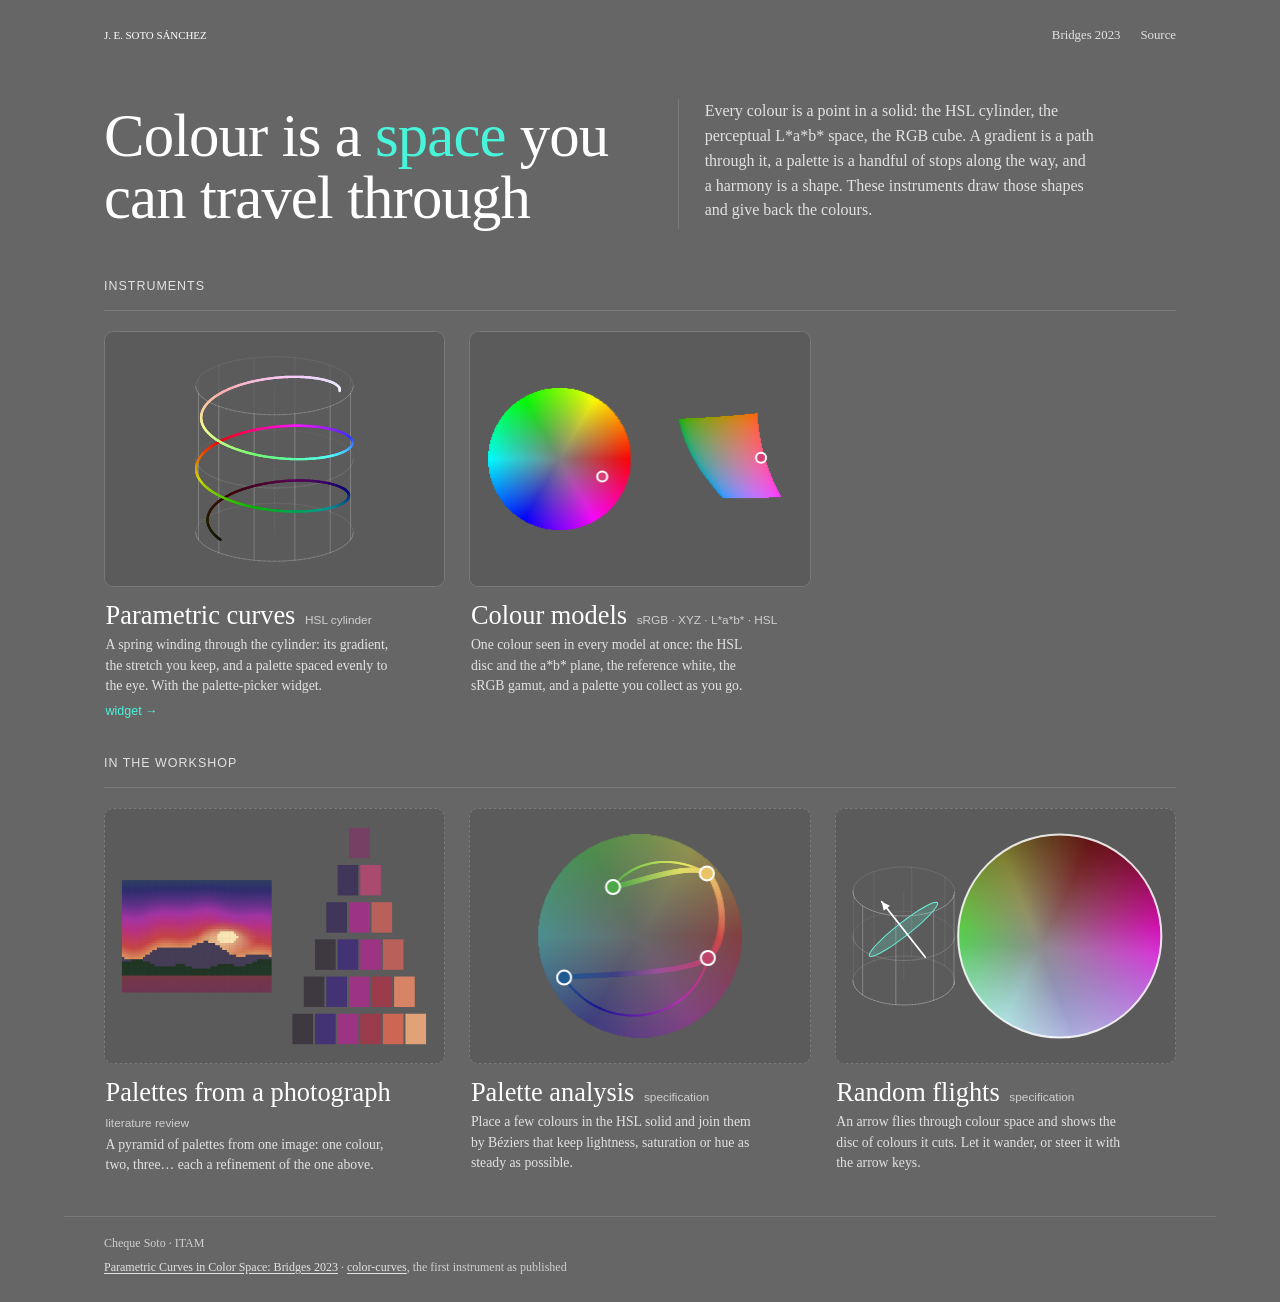
==== index.html @ 3cda3820 "Home page: cyclotomic-tilings layout and type, color-curves colours Five cards drawn live by the ins" ====
<!DOCTYPE html>
<html lang="en">

<head>
  <meta charset="UTF-8">
  <meta name="viewport" content="width=device-width, initial-scale=1.0">
  <title>Color Lab</title>
  <meta name="description"
    content="Instruments for colour as geometry: parametric curves in the HSL cylinder, colour models, palettes sampled from photographs, palette interpolation and random flights through colour space.">
  <!-- the thesis fonts, shared by every page on cheque.github.io -->
  <link rel="icon" href="https://cheque.github.io/assets/icon.svg" type="image/svg+xml">
  <link rel="stylesheet" href="https://cheque.github.io/assets/fonts.css">
  <link rel="stylesheet" href="css/home.css">
</head>

<body>
  <header class="top">
    <a class="wordmark" href="https://cheque.github.io/">J. E. Soto Sánchez</a>
    <nav class="top-links" aria-label="Papers and source">
      <a href="https://archive.bridgesmathart.org/2023/bridges2023-181.html">Bridges 2023</a>
      <a href="https://github.com/cheque/color-lab">Source</a>
    </nav>
  </header>

  <main>
    <section class="intro">
      <h1>Colour is a <em>space</em> you can travel through</h1>
      <p>Every colour is a point in a solid: the HSL cylinder, the perceptual L*a*b* space, the RGB cube.
        A gradient is a path through it, a palette is a handful of stops along the way, and a harmony is a shape.
        These instruments draw those shapes and give back the colours.</p>
    </section>

    <section class="block" aria-labelledby="instruments">
      <h2 id="instruments">Instruments</h2>
      <ul class="apps">
        <li>
          <a class="app" href="curves/index.html">
            <canvas data-paint="curves" aria-hidden="true"></canvas>
            <span class="app-text">
              <span class="app-name">Parametric curves <span class="tag">HSL cylinder</span></span>
              <span class="app-blurb">A spring winding through the cylinder: its gradient, the stretch you keep, and a
                palette spaced evenly to the eye. With the palette-picker widget.</span>
            </span>
          </a>
          <a class="app-extra" href="curves/widget.html">widget →</a>
        </li>
        <li>
          <a class="app" href="theory/index.html">
            <canvas data-paint="theory" aria-hidden="true"></canvas>
            <span class="app-text">
              <span class="app-name">Colour models <span class="tag">sRGB · XYZ · L*a*b* · HSL</span></span>
              <span class="app-blurb">One colour seen in every model at once: the HSL disc and the a*b* plane, the
                reference white, the sRGB gamut, and a palette you collect as you go.</span>
            </span>
          </a>
        </li>
      </ul>
    </section>

    <section class="block" aria-labelledby="workshop">
      <h2 id="workshop">In the workshop</h2>
      <ul class="apps soon">
        <li>
          <a class="app" href="sampling/index.html">
            <canvas data-paint="sampling" aria-hidden="true"></canvas>
            <span class="app-text">
              <span class="app-name">Palettes from a photograph <span class="tag">literature review</span></span>
              <span class="app-blurb">A pyramid of palettes from one image: one colour, two, three… each a refinement of
                the one above.</span>
            </span>
          </a>
        </li>
        <li>
          <a class="app" href="analysis/index.html">
            <canvas data-paint="analysis" aria-hidden="true"></canvas>
            <span class="app-text">
              <span class="app-name">Palette analysis <span class="tag">specification</span></span>
              <span class="app-blurb">Place a few colours in the HSL solid and join them by Béziers that keep lightness,
                saturation or hue as steady as possible.</span>
            </span>
          </a>
        </li>
        <li>
          <a class="app" href="trajectories/index.html">
            <canvas data-paint="trajectories" aria-hidden="true"></canvas>
            <span class="app-text">
              <span class="app-name">Random flights <span class="tag">specification</span></span>
              <span class="app-blurb">An arrow flies through colour space and shows the disc of colours it cuts. Let it
                wander, or steer it with the arrow keys.</span>
            </span>
          </a>
        </li>
      </ul>
    </section>
  </main>

  <footer class="foot">
    <p>Cheque Soto · ITAM</p>
    <p><a href="https://archive.bridgesmathart.org/2023/bridges2023-181.html">Parametric Curves in Color Space: Bridges
        2023</a> · <a href="https://github.com/cheque/color-curves">color-curves</a>, the first instrument as published</p>
  </footer>

  <!-- The cards are drawn live by the instruments' own code. -->
  <script src="lib/color.js"></script>
  <script src="lib/scene.js"></script>
  <script src="curves/src/curve.js"></script>
  <script src="src/home.js"></script>
</body>

</html>
---- css/home.css ----
/* home.css — the home page (index.html).
   Layout, type and cards follow cyclotomic-tilings' home page; the colours are color-curves' own
   (the grey ground, white ink and the cyan accent), so the home and the instruments read as one place. */
:root{
  --bg:#666666; --panel:#5b5b5b; --border:#7a7a7a; --field:#3a3a3a;
  --text:#ffffff; --muted:#e2e2e2; --dim:#cfcfcf;
  --accent:#49f5da; --canvas:#5b5b5b;
  --serif:var(--font-serif,Palatino,"Palatino Linotype",serif);
  --sans:var(--font-sans,Helvetica,Arial,sans-serif);
  --ease:cubic-bezier(.16,1,.3,1);
  color-scheme:dark;
}
*{box-sizing:border-box;margin:0;padding:0}
html{background:var(--bg)}
body{
  font-family:var(--serif);font-size:17px;font-variant-numeric:oldstyle-nums;line-height:1.55;
  color:var(--text);background:var(--bg);min-height:100vh;
  display:flex;flex-direction:column;
}
::selection{background:rgba(73,245,218,.4);color:#fff}
:focus-visible{outline:2px solid var(--accent);outline-offset:3px;border-radius:.3rem}
a{color:inherit}

/* ---------------------------------------------------------------- top bar */
.top{
  display:flex;align-items:baseline;justify-content:space-between;gap:1rem;
  max-width:72rem;width:100%;margin:0 auto;padding:1.4rem clamp(1rem,4vw,2.5rem) 0;
}
.wordmark{font-weight:400;font-size:1rem;font-variant-caps:all-small-caps;text-decoration:none;letter-spacing:-.005em}
.top-links{display:flex;gap:1.25rem;font-size:.8rem}
.top-links a{color:var(--muted);text-decoration:none}
.top-links a:hover{color:var(--accent);text-decoration:underline;text-underline-offset:.2em}

main{max-width:72rem;width:100%;margin:0 auto;padding:0 clamp(1rem,4vw,2.5rem);flex:1}

/* ---------------------------------------------------------------- intro: title and paragraph side by side */
.intro{
  display:grid;grid-template-columns:minmax(0,1.05fr) minmax(0,1fr);gap:clamp(1.5rem,4vw,3.5rem);align-items:end;
  padding:clamp(2rem,5vw,3.25rem) 0 clamp(.5rem,2vw,1rem);
}
.intro h1{
  font-family:var(--serif);font-weight:400;font-size:clamp(2.4rem,5vw,3.8rem);
  line-height:1.02;letter-spacing:-.015em;text-wrap:balance;
}
.intro h1 em{font-style:normal;color:var(--accent)}
.intro p{color:var(--muted);font-size:1rem;max-width:52ch;padding-bottom:.35rem;border-left:1px solid var(--border);padding-left:clamp(1rem,2.5vw,1.6rem)}

/* ---------------------------------------------------------------- sections */
.block{padding-top:2rem}
.block h2{
  font-family:var(--sans);font-size:.78rem;font-weight:400;letter-spacing:.08em;text-transform:uppercase;color:var(--muted);
  padding-bottom:.85rem;margin-bottom:1.25rem;border-bottom:1px solid var(--border);
}

/* the instrument grid: the picture is the card */
.apps{list-style:none;display:grid;grid-template-columns:repeat(3,minmax(0,1fr));gap:clamp(.9rem,2vw,1.5rem)}
.apps > li{display:flex;flex-direction:column;gap:.35rem}
.app{display:flex;flex-direction:column;gap:.9rem;text-decoration:none;border-radius:.6rem}
.app canvas{
  display:block;width:100%;aspect-ratio:4/3;border-radius:.6rem;background:var(--canvas);
  border:1px solid var(--border);
  transition:transform .6s var(--ease),border-color .3s var(--ease);
}
.app:hover canvas,.app:focus-visible canvas{transform:translateY(-3px);border-color:var(--accent)}
.app-text{display:flex;flex-direction:column;gap:.3rem;padding:0 .1rem}
.app-name{font-family:var(--serif);font-size:1.65rem;line-height:1.1;display:flex;align-items:baseline;gap:.6rem;flex-wrap:wrap}
.app-name .tag{font-family:var(--sans);font-size:.74rem;color:var(--dim);font-variant-numeric:tabular-nums}
.app:hover .app-name{color:var(--accent)}
.app-blurb{font-size:.86rem;color:var(--muted);line-height:1.5;max-width:42ch}
.app-extra{font-family:var(--sans);font-size:.78rem;color:var(--accent);text-decoration:none;padding:0 .1rem}
.app-extra:hover{text-decoration:underline;text-underline-offset:.2em}

/* in the workshop: the same cards, with a dashed frame and a quieter picture */
.apps.soon .app canvas{border-style:dashed;filter:saturate(.75)}
.apps.soon .app:hover canvas{filter:none}

/* ---------------------------------------------------------------- footer */
.foot{
  max-width:72rem;width:100%;margin:2.5rem auto 0;padding:1.1rem clamp(1rem,4vw,2.5rem) 1.6rem;
  border-top:1px solid var(--border);font-size:.75rem;color:var(--dim);display:flex;flex-direction:column;gap:.3rem;
}
.foot a{color:var(--muted);text-underline-offset:.2em}
.foot a:hover{color:var(--accent)}

@media (max-width:860px){
  .apps{grid-template-columns:1fr 1fr}
  .intro{grid-template-columns:1fr;gap:1rem}
  .intro p{border-left:0;padding-left:0}
}
@media (max-width:560px){
  .apps{grid-template-columns:1fr}
  .top-links{gap:.9rem}
}
@media (prefers-reduced-motion:reduce){
  .app canvas{transition:none}
}
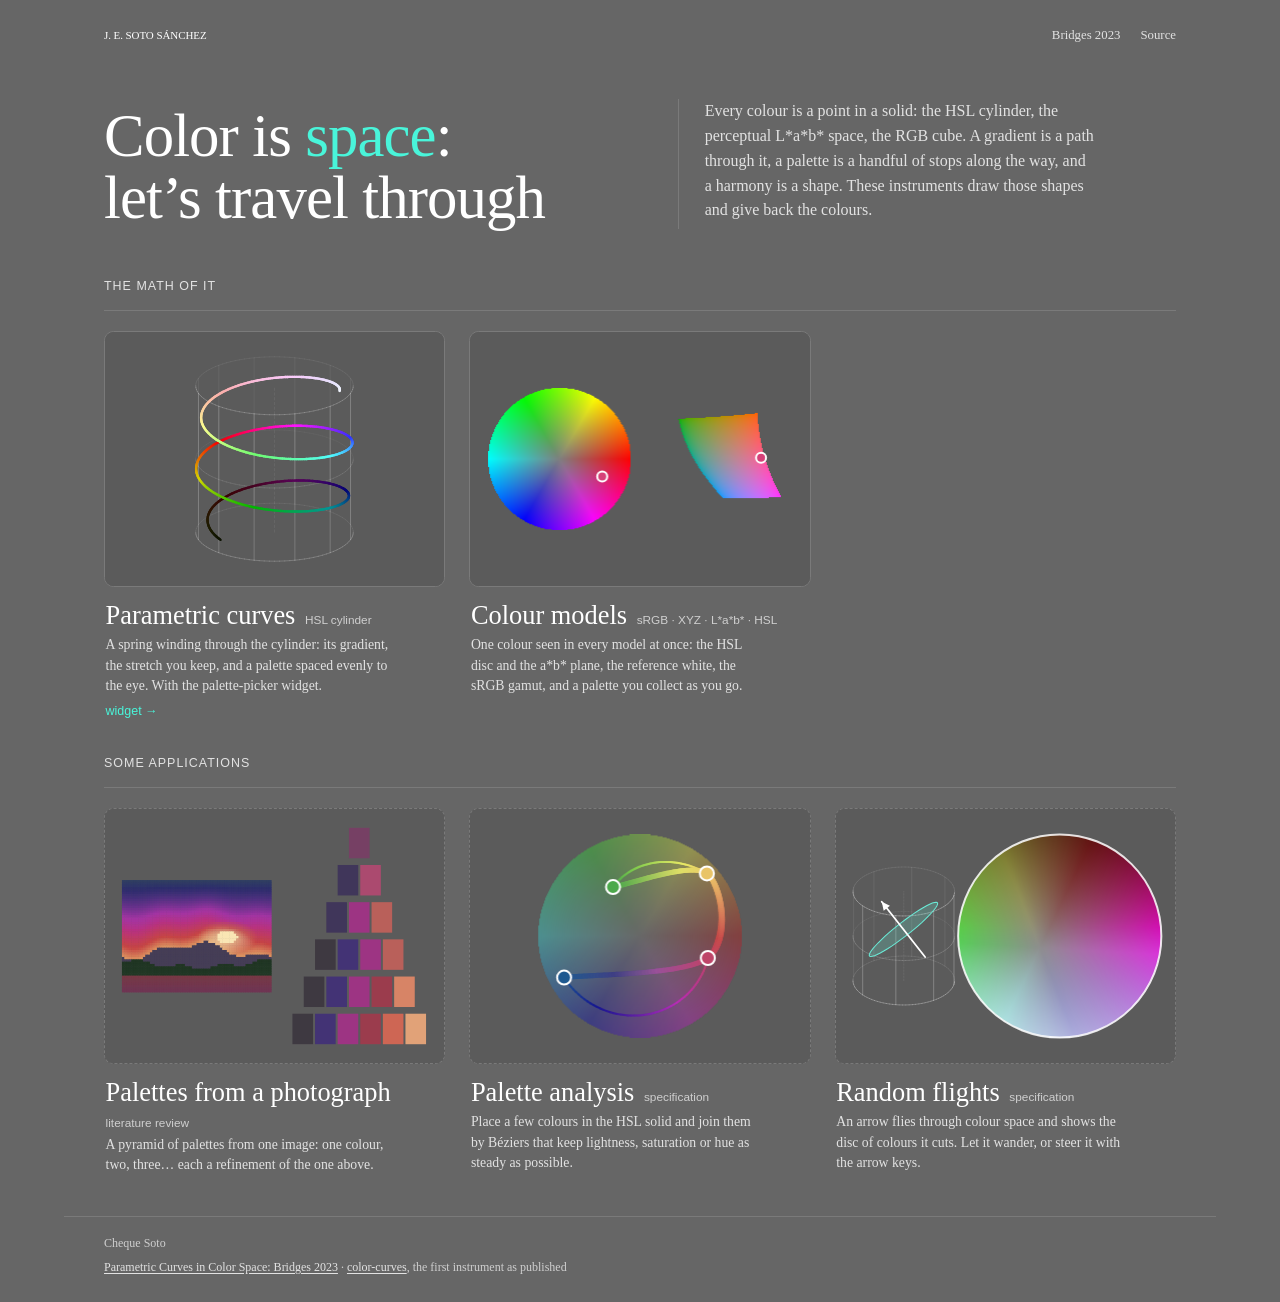
==== commit 08f1b038: "Home: new title, sections 'The math of it' / 'Some applications', no ITAM in the footer Co-Authored-" ====
--- a/index.html
+++ b/index.html
@@ -24,14 +24,14 @@
 
   <main>
     <section class="intro">
-      <h1>Colour is a <em>space</em> you can travel through</h1>
+      <h1>Color is <em>space</em>: let’s travel through</h1>
       <p>Every colour is a point in a solid: the HSL cylinder, the perceptual L*a*b* space, the RGB cube.
         A gradient is a path through it, a palette is a handful of stops along the way, and a harmony is a shape.
         These instruments draw those shapes and give back the colours.</p>
     </section>
 
     <section class="block" aria-labelledby="instruments">
-      <h2 id="instruments">Instruments</h2>
+      <h2 id="instruments">The math of it</h2>
       <ul class="apps">
         <li>
           <a class="app" href="curves/index.html">
@@ -58,7 +58,7 @@
     </section>
 
     <section class="block" aria-labelledby="workshop">
-      <h2 id="workshop">In the workshop</h2>
+      <h2 id="workshop">Some applications</h2>
       <ul class="apps soon">
         <li>
           <a class="app" href="sampling/index.html">
@@ -95,7 +95,7 @@
   </main>
 
   <footer class="foot">
-    <p>Cheque Soto · ITAM</p>
+    <p>Cheque Soto</p>
     <p><a href="https://archive.bridgesmathart.org/2023/bridges2023-181.html">Parametric Curves in Color Space: Bridges
         2023</a> · <a href="https://github.com/cheque/color-curves">color-curves</a>, the first instrument as published</p>
   </footer>
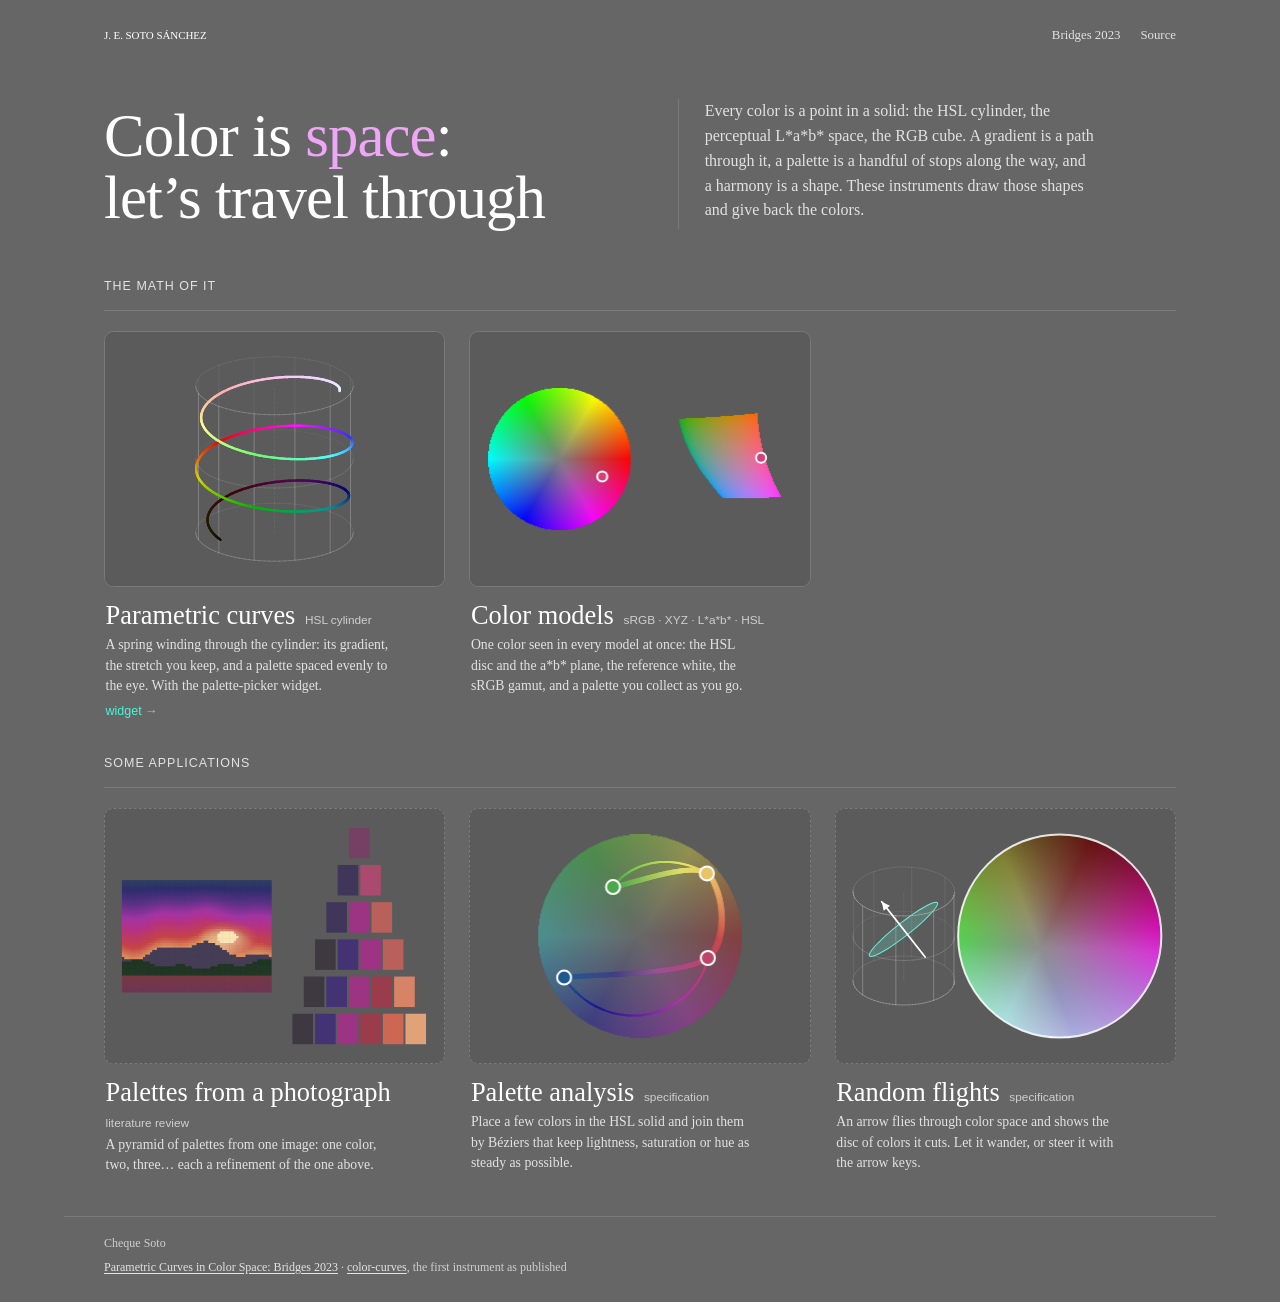
==== commit c3cec88a: "MIT licence, CITATION.cff and .zenodo.json for a DOI; American spelling; orchid 'space' in the title" ====
--- a/index.html
+++ b/index.html
@@ -6,7 +6,7 @@
   <meta name="viewport" content="width=device-width, initial-scale=1.0">
   <title>Color Lab</title>
   <meta name="description"
-    content="Instruments for colour as geometry: parametric curves in the HSL cylinder, colour models, palettes sampled from photographs, palette interpolation and random flights through colour space.">
+    content="Instruments for color as geometry: parametric curves in the HSL cylinder, color models, palettes sampled from photographs, palette interpolation and random flights through color space.">
   <!-- the thesis fonts, shared by every page on cheque.github.io -->
   <link rel="icon" href="https://cheque.github.io/assets/icon.svg" type="image/svg+xml">
   <link rel="stylesheet" href="https://cheque.github.io/assets/fonts.css">
@@ -25,9 +25,9 @@
   <main>
     <section class="intro">
       <h1>Color is <em>space</em>: let’s travel through</h1>
-      <p>Every colour is a point in a solid: the HSL cylinder, the perceptual L*a*b* space, the RGB cube.
+      <p>Every color is a point in a solid: the HSL cylinder, the perceptual L*a*b* space, the RGB cube.
         A gradient is a path through it, a palette is a handful of stops along the way, and a harmony is a shape.
-        These instruments draw those shapes and give back the colours.</p>
+        These instruments draw those shapes and give back the colors.</p>
     </section>
 
     <section class="block" aria-labelledby="instruments">
@@ -48,8 +48,8 @@
           <a class="app" href="theory/index.html">
             <canvas data-paint="theory" aria-hidden="true"></canvas>
             <span class="app-text">
-              <span class="app-name">Colour models <span class="tag">sRGB · XYZ · L*a*b* · HSL</span></span>
-              <span class="app-blurb">One colour seen in every model at once: the HSL disc and the a*b* plane, the
+              <span class="app-name">Color models <span class="tag">sRGB · XYZ · L*a*b* · HSL</span></span>
+              <span class="app-blurb">One color seen in every model at once: the HSL disc and the a*b* plane, the
                 reference white, the sRGB gamut, and a palette you collect as you go.</span>
             </span>
           </a>
@@ -65,7 +65,7 @@
             <canvas data-paint="sampling" aria-hidden="true"></canvas>
             <span class="app-text">
               <span class="app-name">Palettes from a photograph <span class="tag">literature review</span></span>
-              <span class="app-blurb">A pyramid of palettes from one image: one colour, two, three… each a refinement of
+              <span class="app-blurb">A pyramid of palettes from one image: one color, two, three… each a refinement of
                 the one above.</span>
             </span>
           </a>
@@ -75,7 +75,7 @@
             <canvas data-paint="analysis" aria-hidden="true"></canvas>
             <span class="app-text">
               <span class="app-name">Palette analysis <span class="tag">specification</span></span>
-              <span class="app-blurb">Place a few colours in the HSL solid and join them by Béziers that keep lightness,
+              <span class="app-blurb">Place a few colors in the HSL solid and join them by Béziers that keep lightness,
                 saturation or hue as steady as possible.</span>
             </span>
           </a>
@@ -85,7 +85,7 @@
             <canvas data-paint="trajectories" aria-hidden="true"></canvas>
             <span class="app-text">
               <span class="app-name">Random flights <span class="tag">specification</span></span>
-              <span class="app-blurb">An arrow flies through colour space and shows the disc of colours it cuts. Let it
+              <span class="app-blurb">An arrow flies through color space and shows the disc of colors it cuts. Let it
                 wander, or steer it with the arrow keys.</span>
             </span>
           </a>
--- a/css/home.css
+++ b/css/home.css
@@ -1,10 +1,11 @@
 /* home.css — the home page (index.html).
-   Layout, type and cards follow cyclotomic-tilings' home page; the colours are color-curves' own
-   (the grey ground, white ink and the cyan accent), so the home and the instruments read as one place. */
+   Layout, type and cards follow cyclotomic-tilings' home page; the colors are color-curves' own
+   (the gray ground, white ink and the cyan accent), so the home and the instruments read as one place. */
 :root{
   --bg:#666666; --panel:#5b5b5b; --border:#7a7a7a; --field:#3a3a3a;
   --text:#ffffff; --muted:#e2e2e2; --dim:#cfcfcf;
   --accent:#49f5da; --canvas:#5b5b5b;
+  --orchid:#eea6f7;   /* the title's "space": pink-purple, 3.3:1 on the gray ground (large text) */
   --serif:var(--font-serif,Palatino,"Palatino Linotype",serif);
   --sans:var(--font-sans,Helvetica,Arial,sans-serif);
   --ease:cubic-bezier(.16,1,.3,1);
@@ -42,7 +43,7 @@
   font-family:var(--serif);font-weight:400;font-size:clamp(2.4rem,5vw,3.8rem);
   line-height:1.02;letter-spacing:-.015em;text-wrap:balance;
 }
-.intro h1 em{font-style:normal;color:var(--accent)}
+.intro h1 em{font-style:normal;color:var(--orchid)}
 .intro p{color:var(--muted);font-size:1rem;max-width:52ch;padding-bottom:.35rem;border-left:1px solid var(--border);padding-left:clamp(1rem,2.5vw,1.6rem)}
 
 /* ---------------------------------------------------------------- sections */
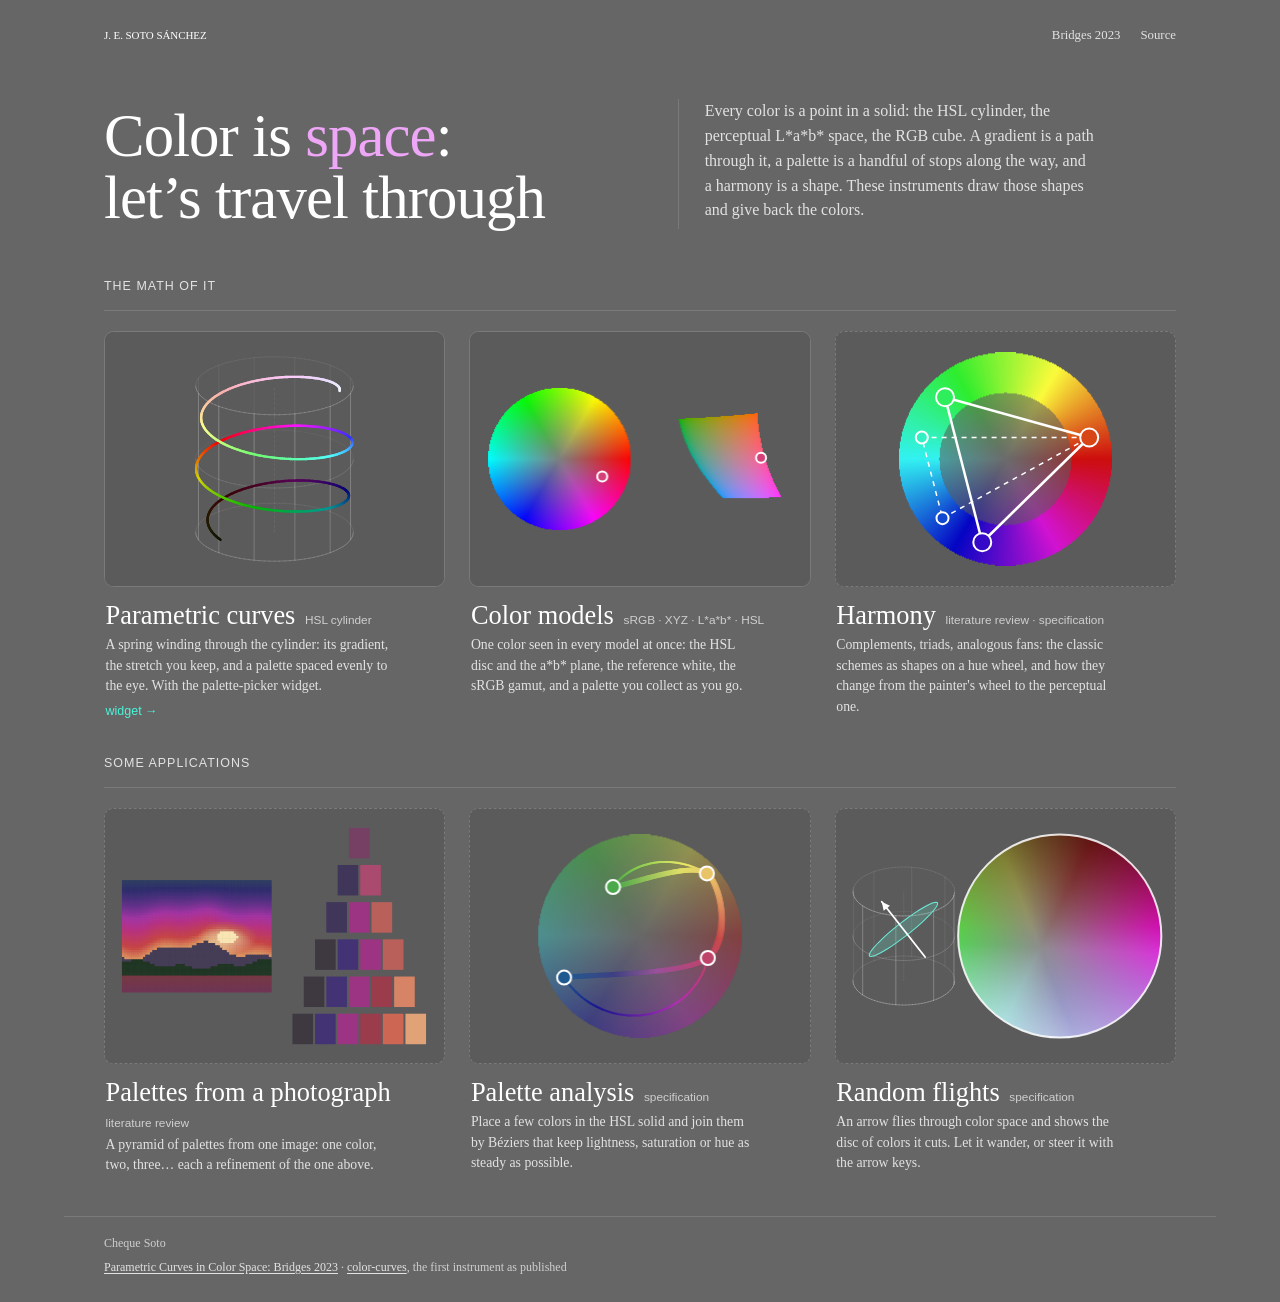
==== commit 6549a569: "Harmony: literature review, specification, placeholder page and the third card of The math of it Co-" ====
--- a/index.html
+++ b/index.html
@@ -51,6 +51,16 @@
               <span class="app-name">Color models <span class="tag">sRGB · XYZ · L*a*b* · HSL</span></span>
               <span class="app-blurb">One color seen in every model at once: the HSL disc and the a*b* plane, the
                 reference white, the sRGB gamut, and a palette you collect as you go.</span>
+            </span>
+          </a>
+        </li>
+        <li class="soon">
+          <a class="app" href="harmony/index.html">
+            <canvas data-paint="harmony" aria-hidden="true"></canvas>
+            <span class="app-text">
+              <span class="app-name">Harmony <span class="tag">literature review · specification</span></span>
+              <span class="app-blurb">Complements, triads, analogous fans: the classic schemes as shapes on a hue wheel,
+                and how they change from the painter's wheel to the perceptual one.</span>
             </span>
           </a>
         </li>
--- a/css/home.css
+++ b/css/home.css
@@ -72,8 +72,8 @@
 .app-extra:hover{text-decoration:underline;text-underline-offset:.2em}
 
 /* in the workshop: the same cards, with a dashed frame and a quieter picture */
-.apps.soon .app canvas{border-style:dashed;filter:saturate(.75)}
-.apps.soon .app:hover canvas{filter:none}
+.apps.soon .app canvas,.apps .soon .app canvas{border-style:dashed;filter:saturate(.75)}
+.apps.soon .app:hover canvas,.apps .soon .app:hover canvas{filter:none}
 
 /* ---------------------------------------------------------------- footer */
 .foot{
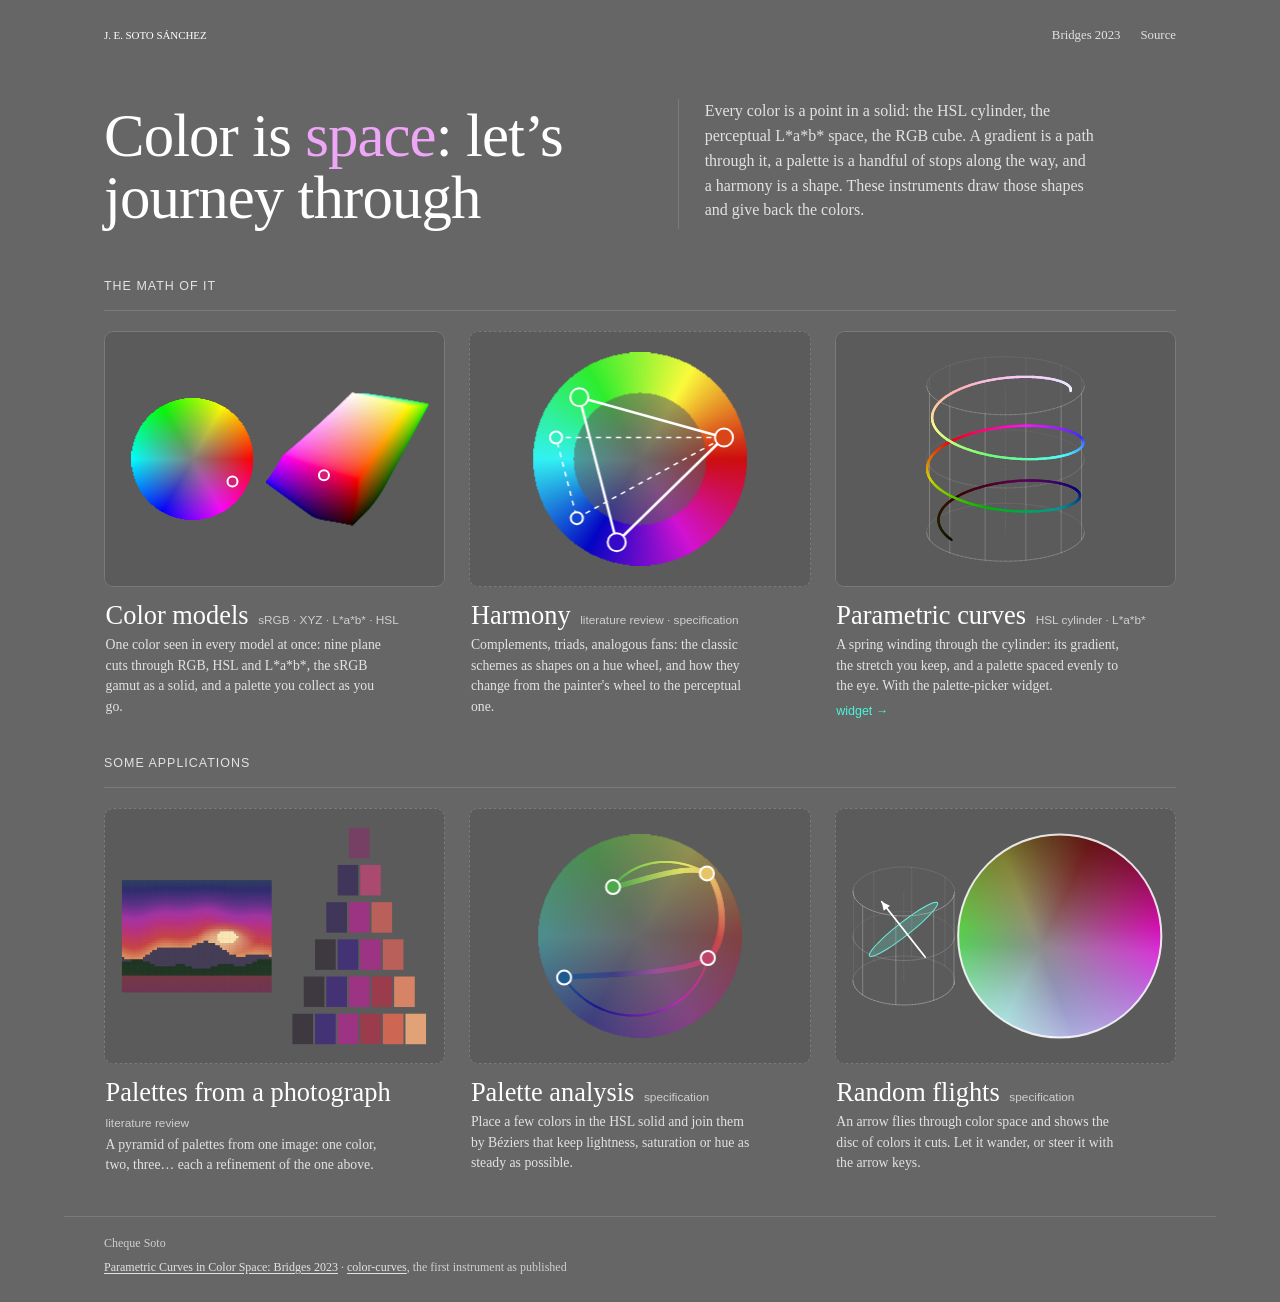
==== commit 9a5e6d08: "Curves in L*a*b*: the curve carried into the perceptual space with the sRGB gamut wireframe; home: c" ====
--- a/index.html
+++ b/index.html
@@ -24,7 +24,7 @@
 
   <main>
     <section class="intro">
-      <h1>Color is <em>space</em>: let’s travel through</h1>
+      <h1>Color is <em>space</em>: let’s journey through</h1>
       <p>Every color is a point in a solid: the HSL cylinder, the perceptual L*a*b* space, the RGB cube.
         A gradient is a path through it, a palette is a handful of stops along the way, and a harmony is a shape.
         These instruments draw those shapes and give back the colors.</p>
@@ -34,23 +34,12 @@
       <h2 id="instruments">The math of it</h2>
       <ul class="apps">
         <li>
-          <a class="app" href="curves/index.html">
-            <canvas data-paint="curves" aria-hidden="true"></canvas>
-            <span class="app-text">
-              <span class="app-name">Parametric curves <span class="tag">HSL cylinder</span></span>
-              <span class="app-blurb">A spring winding through the cylinder: its gradient, the stretch you keep, and a
-                palette spaced evenly to the eye. With the palette-picker widget.</span>
-            </span>
-          </a>
-          <a class="app-extra" href="curves/widget.html">widget →</a>
-        </li>
-        <li>
           <a class="app" href="theory/index.html">
             <canvas data-paint="theory" aria-hidden="true"></canvas>
             <span class="app-text">
               <span class="app-name">Color models <span class="tag">sRGB · XYZ · L*a*b* · HSL</span></span>
-              <span class="app-blurb">One color seen in every model at once: the HSL disc and the a*b* plane, the
-                reference white, the sRGB gamut, and a palette you collect as you go.</span>
+              <span class="app-blurb">One color seen in every model at once: nine plane cuts through RGB, HSL and L*a*b*, the
+                sRGB gamut as a solid, and a palette you collect as you go.</span>
             </span>
           </a>
         </li>
@@ -63,6 +52,17 @@
                 and how they change from the painter's wheel to the perceptual one.</span>
             </span>
           </a>
+        </li>
+        <li>
+          <a class="app" href="curves/index.html">
+            <canvas data-paint="curves" aria-hidden="true"></canvas>
+            <span class="app-text">
+              <span class="app-name">Parametric curves <span class="tag">HSL cylinder · L*a*b*</span></span>
+              <span class="app-blurb">A spring winding through the cylinder: its gradient, the stretch you keep, and a
+                palette spaced evenly to the eye. With the palette-picker widget.</span>
+            </span>
+          </a>
+          <a class="app-extra" href="curves/widget.html">widget →</a>
         </li>
       </ul>
     </section>
@@ -114,6 +114,7 @@
   <script src="lib/color.js"></script>
   <script src="lib/scene.js"></script>
   <script src="curves/src/curve.js"></script>
+  <script src="theory/src/solids.js"></script>
   <script src="src/home.js"></script>
 </body>
 
